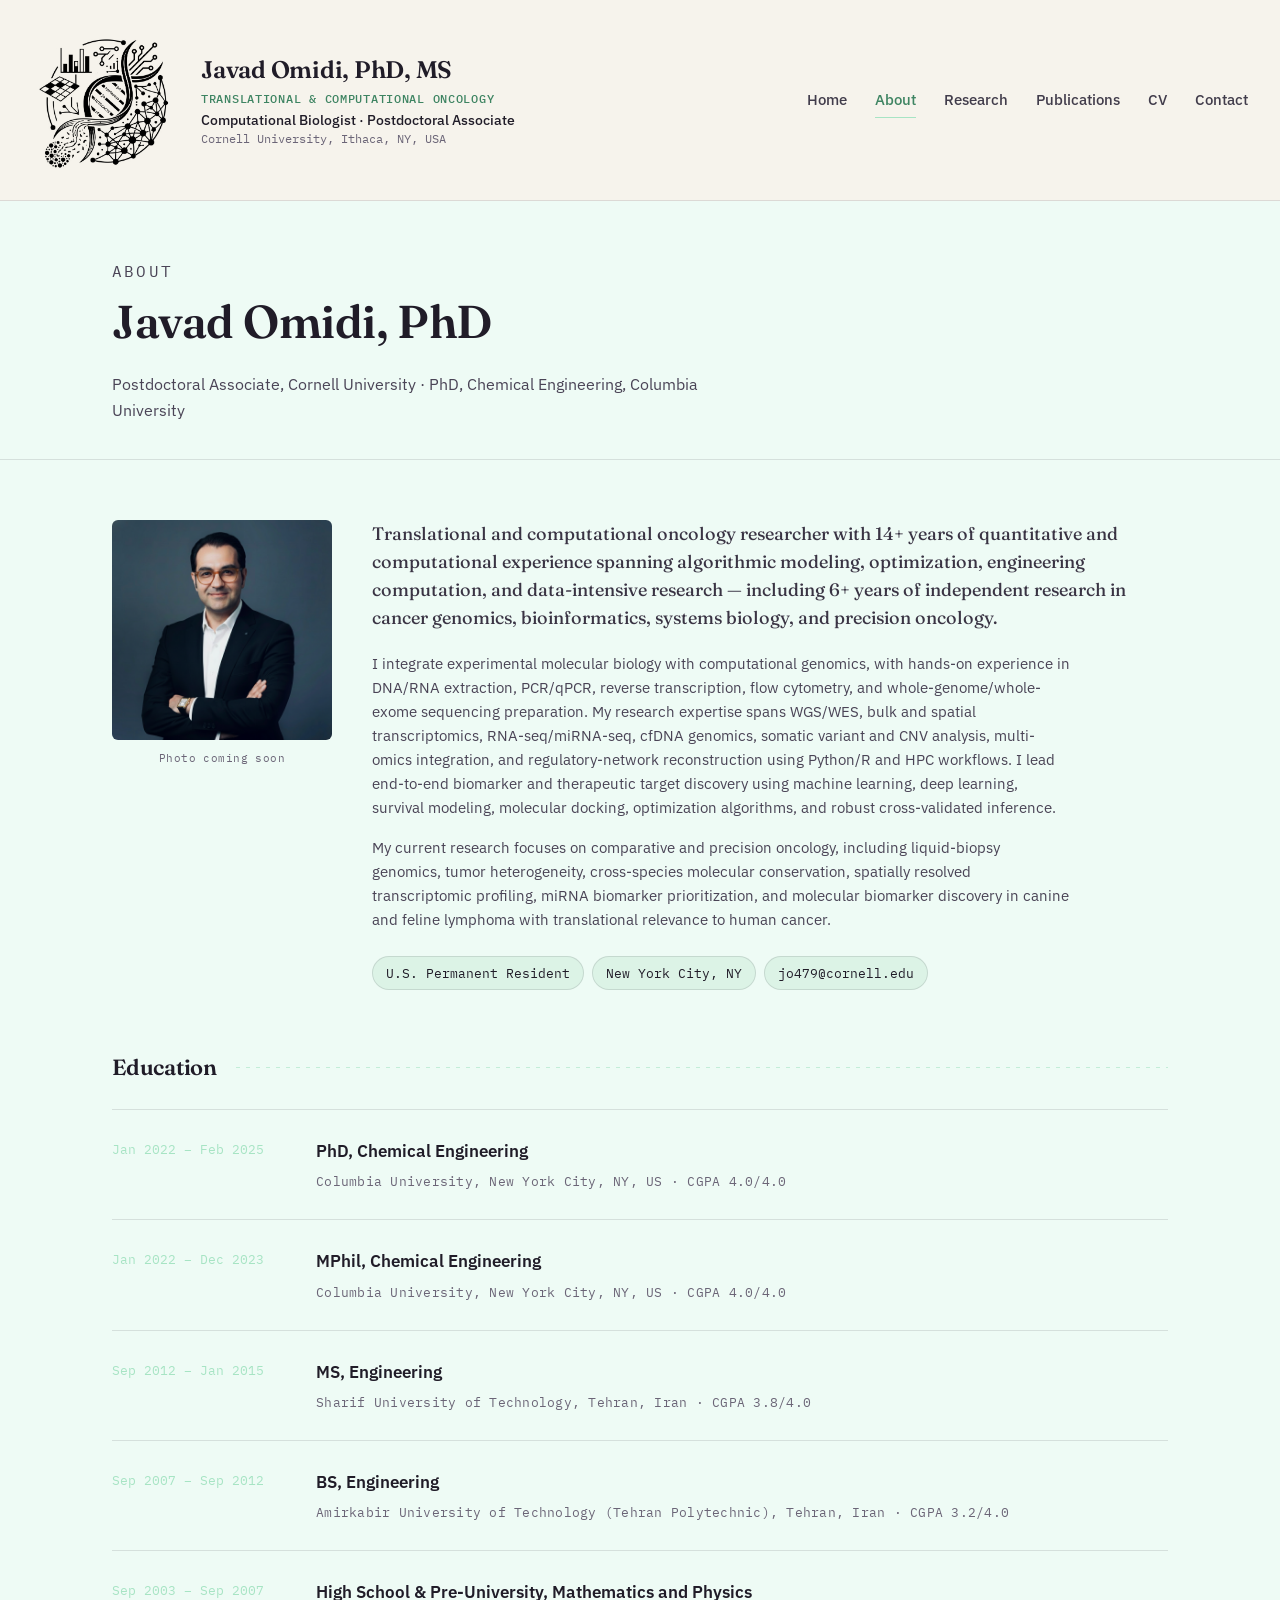
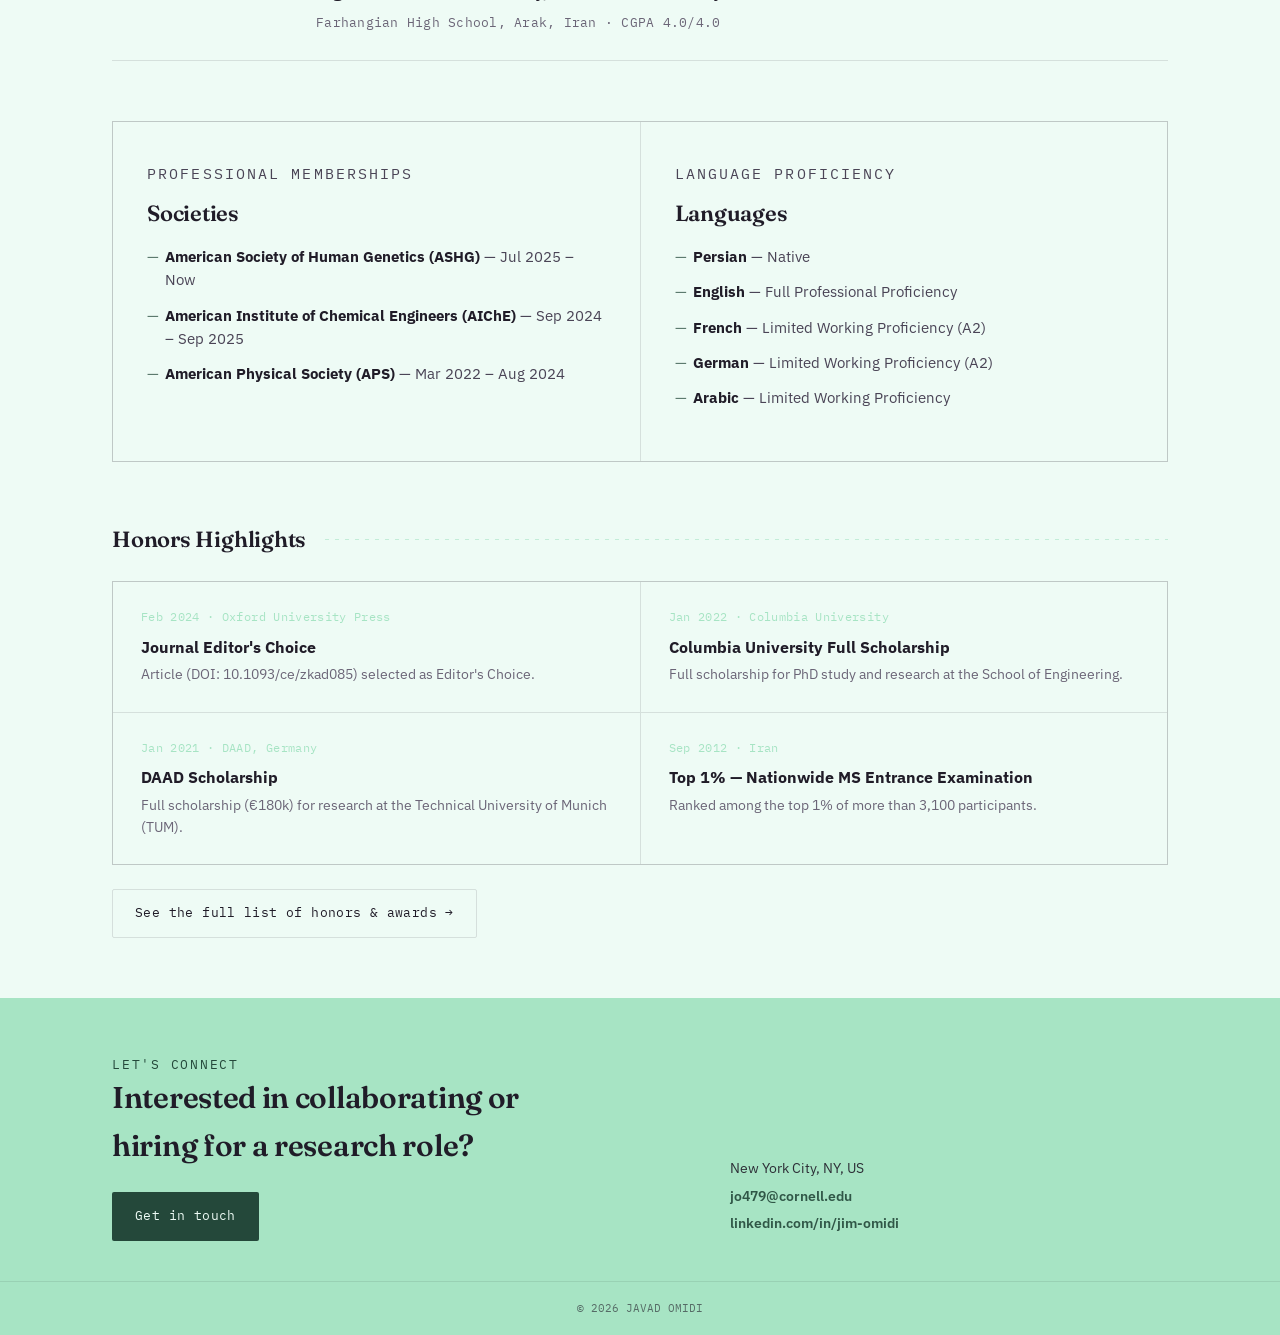
==== about.html @ aeb39b11 "Add files via upload" ====
<!DOCTYPE html>
<html lang="en">
<head>
<meta charset="UTF-8">
<meta name="viewport" content="width=device-width, initial-scale=1.0">
<title>About — Javad Omidi, PhD</title>
<link rel="stylesheet" href="css/style.css">
</head>
<body>

<nav>
  <div class="wrap">
    <a class="brand" href="index.html">
      <img src="images/logo.jpg" alt="Javad Omidi — logo">
      <div class="brand-text">
        <div class="brand-title">Javad Omidi, PhD, MS</div>
        <div class="brand-sub1">Translational &amp; Computational Oncology</div>
        <div class="brand-sub2">Computational Biologist &middot; Postdoctoral Associate</div>
        <div class="brand-sub3">Cornell University, Ithaca, NY, USA</div>
      </div>
    </a>
    <button class="nav-toggle" aria-label="Toggle menu"><span></span><span></span><span></span></button>
    <div class="nav-links">
      <a href="index.html">Home</a>
      <a href="about.html" class="active">About</a>
      <a href="research.html">Research</a>
      <a href="publications.html">Publications</a>
      <a href="cv.html">CV</a>
      <a href="contact.html">Contact</a>
    </div>
  </div>
</nav>

<header class="page-header">
  <div class="wrap">
    <p class="eyebrow">About</p>
    <h1>Javad Omidi, PhD</h1>
    <p>Postdoctoral Associate, Cornell University · PhD, Chemical Engineering, Columbia University</p>
  </div>
</header>

<section>
  <div class="wrap">
    <div class="profile-card">
      <div>
        <div class="profile-photo">
          <img src="images/profile/javad.jpg" alt="Javad Omidi" onerror="this.parentElement.innerHTML='&lt;span class=&quot;initials&quot;&gt;JO&lt;/span&gt;'">
        </div>
        <p class="profile-note">Photo coming soon</p>
      </div>
      <div>
        <p class="about-lede">Translational and computational oncology researcher with 14+ years of quantitative and computational experience spanning algorithmic modeling, optimization, engineering computation, and data-intensive research — including 6+ years of independent research in cancer genomics, bioinformatics, systems biology, and precision oncology.</p>
        <p style="margin-top:20px; font-size:15px; color:#4a4456; max-width:700px;">I integrate experimental molecular biology with computational genomics, with hands-on experience in DNA/RNA extraction, PCR/qPCR, reverse transcription, flow cytometry, and whole-genome/whole-exome sequencing preparation. My research expertise spans WGS/WES, bulk and spatial transcriptomics, RNA-seq/miRNA-seq, cfDNA genomics, somatic variant and CNV analysis, multi-omics integration, and regulatory-network reconstruction using Python/R and HPC workflows. I lead end-to-end biomarker and therapeutic target discovery using machine learning, deep learning, survival modeling, molecular docking, optimization algorithms, and robust cross-validated inference.</p>
        <p style="margin-top:16px; font-size:15px; color:#4a4456; max-width:700px;">My current research focuses on comparative and precision oncology, including liquid-biopsy genomics, tumor heterogeneity, cross-species molecular conservation, spatially resolved transcriptomic profiling, miRNA biomarker prioritization, and molecular biomarker discovery in canine and feline lymphoma with translational relevance to human cancer.</p>
        <div class="tag-row" style="margin-top:24px;">
          <span class="tag">U.S. Permanent Resident</span>
          <span class="tag">New York City, NY</span>
          <span class="tag">jo479@cornell.edu</span>
        </div>
      </div>
    </div>
  </div>
</section>

<section style="padding-top:0;">
  <div class="wrap">
    <div class="sub-head"><h2>Education</h2><div class="dots"></div></div>
    <div class="timeline">
      <div class="tl-item">
        <div class="period">Jan 2022 – Feb 2025</div>
        <div>
          <h4>PhD, Chemical Engineering</h4>
          <div class="org">Columbia University, New York City, NY, US · CGPA 4.0/4.0</div>
        </div>
      </div>
      <div class="tl-item">
        <div class="period">Jan 2022 – Dec 2023</div>
        <div>
          <h4>MPhil, Chemical Engineering</h4>
          <div class="org">Columbia University, New York City, NY, US · CGPA 4.0/4.0</div>
        </div>
      </div>
      <div class="tl-item">
        <div class="period">Sep 2012 – Jan 2015</div>
        <div>
          <h4>MS, Engineering</h4>
          <div class="org">Sharif University of Technology, Tehran, Iran · CGPA 3.8/4.0</div>
        </div>
      </div>
      <div class="tl-item">
        <div class="period">Sep 2007 – Sep 2012</div>
        <div>
          <h4>BS, Engineering</h4>
          <div class="org">Amirkabir University of Technology (Tehran Polytechnic), Tehran, Iran · CGPA 3.2/4.0</div>
        </div>
      </div>
      <div class="tl-item">
        <div class="period">Sep 2003 – Sep 2007</div>
        <div>
          <h4>High School &amp; Pre-University, Mathematics and Physics</h4>
          <div class="org">Farhangian High School, Arak, Iran · CGPA 4.0/4.0</div>
        </div>
      </div>
    </div>
  </div>
</section>

<section style="padding-top:0;">
  <div class="wrap">
    <div class="mvv-grid">
      <div class="mvv-card">
        <p class="eyebrow">Professional Memberships</p>
        <h3>Societies</h3>
        <ul>
          <li><b>American Society of Human Genetics (ASHG)</b> — Jul 2025 – Now</li>
          <li><b>American Institute of Chemical Engineers (AIChE)</b> — Sep 2024 – Sep 2025</li>
          <li><b>American Physical Society (APS)</b> — Mar 2022 – Aug 2024</li>
        </ul>
      </div>
      <div class="mvv-card">
        <p class="eyebrow">Language Proficiency</p>
        <h3>Languages</h3>
        <ul>
          <li><b>Persian</b> — Native</li>
          <li><b>English</b> — Full Professional Proficiency</li>
          <li><b>French</b> — Limited Working Proficiency (A2)</li>
          <li><b>German</b> — Limited Working Proficiency (A2)</li>
          <li><b>Arabic</b> — Limited Working Proficiency</li>
        </ul>
      </div>
    </div>
  </div>
</section>

<section style="padding-top:0;">
  <div class="wrap">
    <div class="sub-head"><h2>Honors Highlights</h2><div class="dots"></div></div>
    <div class="cv-grid">
      <div class="cv-card">
        <div class="period">Feb 2024 · Oxford University Press</div>
        <h4>Journal Editor's Choice</h4>
        <p>Article (DOI: 10.1093/ce/zkad085) selected as Editor's Choice.</p>
      </div>
      <div class="cv-card">
        <div class="period">Jan 2022 · Columbia University</div>
        <h4>Columbia University Full Scholarship</h4>
        <p>Full scholarship for PhD study and research at the School of Engineering.</p>
      </div>
      <div class="cv-card">
        <div class="period">Jan 2021 · DAAD, Germany</div>
        <h4>DAAD Scholarship</h4>
        <p>Full scholarship (€180k) for research at the Technical University of Munich (TUM).</p>
      </div>
      <div class="cv-card">
        <div class="period">Sep 2012 · Iran</div>
        <h4>Top 1% — Nationwide MS Entrance Examination</h4>
        <p>Ranked among the top 1% of more than 3,100 participants.</p>
      </div>
    </div>
    <p style="margin-top:24px;"><a class="btn btn-ghost" href="cv.html#awards">See the full list of honors &amp; awards →</a></p>
  </div>
</section>

<footer id="join">
  <div class="wrap">
    <div>
      <p class="eyebrow" style="color:var(--eosin);">Let's Connect</p>
      <h2>Interested in collaborating or hiring for a research role?</h2>
      <a class="btn btn-primary" href="contact.html">Get in touch</a>
    </div>
    <div class="foot-meta">
      <div>New York City, NY, US</div>
      <div><a href="mailto:jo479@cornell.edu">jo479@cornell.edu</a></div>
      <div><a href="https://www.linkedin.com/in/jim-omidi" target="_blank" rel="noopener">linkedin.com/in/jim-omidi</a></div>
    </div>
  </div>
  <div class="foot-bottom">© 2026 JAVAD OMIDI</div>
</footer>

<script src="js/nav.js"></script>
</body>
</html>
---- css/style.css ----
@import url('https://fonts.googleapis.com/css2?family=Fraunces:opsz,wght@9..144,300;9..144,450;9..144,600;9..144,700&family=IBM+Plex+Sans:wght@400;500;600&family=IBM+Plex+Mono:wght@400;500&display=swap');

:root{
  --paper:#EEFBF5;
  --ink:#201C28;
  --hematoxylin:#3E8462;
  --hematoxylin-deep:#24483A;
  --lilac:#A7E4C4;
  --lilac-soft:#DCF3E6;
  --eosin:#6FBF97;
  --navy:#142520;
  --sage:#5C7A6E;
  --cream:#F6F3EC;
  --mint-light:#EEFBF5;
  --mint:#A7E4C4;
  --mint-deep:#3E8462;
  --line: rgba(32,28,40,0.12);
}
*{box-sizing:border-box; margin:0; padding:0;}
html{scroll-behavior:smooth;}
body{
  background:var(--paper);
  color:var(--ink);
  font-family:'IBM Plex Sans', sans-serif;
  line-height:1.6;
  -webkit-font-smoothing:antialiased;
}
a{color:inherit; text-decoration:none;}
img{max-width:100%; display:block;}
.wrap{max-width:1120px; margin:0 auto; padding:0 32px;}
.eyebrow{
  font-family:'IBM Plex Mono', monospace;
  font-size:12.5px;
  letter-spacing:0.14em;
  text-transform:uppercase;
  color:var(--hematoxylin);
}
h1,h2,h3{font-family:'Fraunces', serif; font-weight:600; letter-spacing:-0.01em;}

/* NAV */
nav{
  position:sticky; top:0; z-index:50;
  background:rgba(246,243,236,0.96);
  backdrop-filter:blur(8px);
  border-bottom:1px solid var(--line);
}
nav .wrap{display:flex; align-items:center; justify-content:space-between; height:200px; max-width:1280px;}
.brand{display:flex; align-items:center; gap:18px; flex-shrink:0;}
.brand img{height:151px; width:151px; object-fit:contain; flex-shrink:0; mix-blend-mode:multiply;}
.brand-text{line-height:1.3;}
.brand-title{font-family:'Fraunces', serif; font-weight:600; font-size:24px; letter-spacing:-0.01em;}
.brand-sub1{font-family:'IBM Plex Mono', monospace; font-weight:500; font-size:12px; letter-spacing:0.06em; color:var(--hematoxylin); text-transform:uppercase; margin-top:6px;}
.brand-sub2{font-family:'IBM Plex Sans', sans-serif; font-weight:500; font-size:14px; color:var(--ink); margin-top:4px;}
.brand-sub3{font-family:'IBM Plex Mono', monospace; font-weight:400; font-size:12px; color:#6b6577; margin-top:2px;}
@media (max-width:520px){
  .brand img{height:78px; width:78px;}
  .brand-title{font-size:17px;}
  .brand-sub1{font-size:10px;}
  .brand-sub2{font-size:12px;}
  .brand-sub3{font-size:10.5px;}
}
.nav-links{display:flex; gap:28px; font-size:15px; font-weight:500; flex-wrap:nowrap; white-space:nowrap; flex-shrink:0;}
.nav-links a{position:relative; padding:4px 0; color:#413c4b;}
.nav-links a:hover, .nav-links a.active{color:var(--hematoxylin);}
.nav-links a::after{content:''; position:absolute; left:0; bottom:-2px; width:0; height:1.5px; background:var(--lilac); transition:width .25s ease;}
.nav-links a:hover::after, .nav-links a.active::after{width:100%;}
.nav-toggle{display:none; background:none; border:none; cursor:pointer; padding:8px; flex-shrink:0;}
.nav-toggle span{display:block; width:26px; height:2px; background:var(--ink); margin:6px 0; transition:transform .2s ease, opacity .2s ease;}
.nav-toggle.open span:nth-child(1){transform:translateY(8px) rotate(45deg);}
.nav-toggle.open span:nth-child(2){opacity:0;}
.nav-toggle.open span:nth-child(3){transform:translateY(-8px) rotate(-45deg);}

@media (max-width:800px){
  .nav-toggle{display:block;}
  .nav-links{display:none; position:absolute; top:100%; left:0; right:0; background:var(--cream); flex-direction:column; gap:0; border-bottom:1px solid var(--line); box-shadow:0 12px 24px rgba(20,16,30,0.10); padding:6px 32px 18px;}
  .nav-links.open{display:flex;}
  .nav-links a{padding:14px 0; border-bottom:1px solid var(--line); width:100%;}
  .nav-links a:last-child{border-bottom:none;}
  .nav-links a::after{display:none;}
  nav .wrap{height:160px;}
}
@media (max-width:480px){
  nav .wrap{height:106px; padding-left:20px; padding-right:20px;}
  .wrap{padding:0 20px;}
}

/* PAGE HEADER (for inner pages) */
.page-header{border-bottom:1px solid var(--line);}
.page-header .wrap{padding:44px 32px 36px;}
.page-header h1{font-size:clamp(30px,4vw,46px);}
.page-header p{max-width:600px; color:#4a4456; margin-top:14px; font-size:16px;}

/* HERO (home only) */
.hero{position:relative; overflow:hidden; border-bottom:1px solid var(--line);}
.hero .wrap{display:grid; grid-template-columns:1.15fr 0.85fr; align-items:center; gap:56px; padding-top:56px; padding-bottom:56px;}
.hero h1{font-size:clamp(32px, 4.4vw, 54px); line-height:1.08; margin:18px 0 22px;}
.hero h1 em{font-style:italic; color:var(--hematoxylin);}
.hero p{max-width:500px; font-size:16.5px; color:#4a4456;}
.hero-cta{display:flex; gap:14px; margin-top:32px; flex-wrap:wrap;}
.btn{font-family:'IBM Plex Mono', monospace; font-size:13px; letter-spacing:0.03em; padding:13px 22px; border-radius:2px; display:inline-block; border:1px solid transparent; cursor:pointer;}
.btn-primary{background:var(--hematoxylin-deep); color:var(--paper);}
.btn-primary:hover{background:var(--ink);}
.btn-ghost{border:1px solid var(--line); color:var(--ink);}
.btn-ghost:hover{border-color:var(--hematoxylin);}

.scope{position:relative; aspect-ratio:1/1; border-radius:50%;
  background:radial-gradient(circle at 30% 28%, rgba(201,123,132,0.9), rgba(69,55,104,0.92) 62%, rgba(22,27,46,0.98) 100%);
  box-shadow:0 0 0 1px var(--line), 0 30px 60px -20px rgba(46,38,73,0.45), inset 0 0 60px rgba(0,0,0,0.35);
  overflow:hidden;
}
.scope-photo{position:absolute; inset:0; width:100%; height:100%; object-fit:cover; z-index:1;}
.scope-ring{position:absolute; inset:14px; border-radius:50%; border:1px solid rgba(246,243,236,0.25); z-index:3;}
.scope-dots{position:absolute; inset:0; z-index:1; opacity:0.5;
  background-image:radial-gradient(rgba(246,243,236,0.5) 1.4px, transparent 1.5px);
  background-size:22px 22px;
}
.scope-init{position:absolute; inset:0; z-index:2; display:flex; align-items:center; justify-content:center;
  font-family:'Fraunces', serif; font-weight:600; font-size:clamp(48px,8vw,84px); color:rgba(246,243,236,0.92); letter-spacing:-0.02em;}
@media (max-width:820px){ .hero .wrap{grid-template-columns:1fr; padding-top:48px;} .scope{max-width:260px; margin:0 auto;} }

section{padding:60px 0;}
.section-head{max-width:640px; margin-bottom:40px;}
.section-head h2{font-size:clamp(26px,3vw,36px); margin-top:14px;}

/* STAT STRIP */
.stat-strip{background:var(--navy); color:var(--paper);}
.stat-row{display:flex; flex-wrap:wrap; border-top:1px solid rgba(246,243,236,0.14);}
.stat{flex:1 1 200px; padding:30px 26px; border-right:1px solid rgba(246,243,236,0.14); border-bottom:1px solid rgba(246,243,236,0.14);}
.stat .num{font-family:'Fraunces', serif; font-weight:600; font-size:36px; color:var(--eosin);}
.stat .label{font-family:'IBM Plex Mono', monospace; font-size:11.5px; letter-spacing:0.06em; text-transform:uppercase; opacity:0.75; margin-top:8px;}

/* RESEARCH PILLARS */
.pillars{display:grid; grid-template-columns:repeat(3,1fr); gap:1px; background:var(--line); border:1px solid var(--line);}
.pillar{background:var(--paper); padding:36px 30px;}
.pillar .num{font-family:'IBM Plex Mono', monospace; font-size:12px; color:var(--lilac); letter-spacing:0.1em;}
.pillar h3{font-size:20px; margin:14px 0 12px;}
.pillar p{font-size:14.5px; color:#4a4456;}
@media (max-width:820px){ .pillars{grid-template-columns:1fr;} }

/* SPECIES / MODEL STRIP style reused for "research systems" */
.strip{background:var(--navy); color:var(--paper);}
.strip .wrap{padding:60px 32px 0;}
.strip .section-head h2, .strip .eyebrow.on-dark{color:var(--paper);}
.strip .eyebrow.on-dark{opacity:0.7;}
.species-row{display:flex; flex-wrap:wrap; border-top:1px solid rgba(246,243,236,0.14); margin-top:32px;}
.species{flex:1 1 220px; padding:26px 22px; border-right:1px solid rgba(246,243,236,0.14); border-bottom:1px solid rgba(246,243,236,0.14);}
.species .tag{font-family:'IBM Plex Mono', monospace; font-size:11px; color:var(--eosin); letter-spacing:0.08em;}
.species h4{font-family:'Fraunces', serif; font-weight:500; font-size:19px; margin-top:8px;}
.species p{font-size:13px; opacity:0.72; margin-top:6px;}

/* VALUES / MVV */
.mvv-grid{display:grid; grid-template-columns:repeat(2,1fr); gap:1px; background:var(--line); border:1px solid var(--line);}
.mvv-card{background:var(--paper); padding:40px 34px;}
.mvv-card .eyebrow{margin-bottom:10px;}
.mvv-card h3{font-size:22px; margin-bottom:14px;}
.mvv-card p{font-size:15px; color:#4a4456;}
.mvv-card ul{margin-top:8px; padding-left:0; list-style:none;}
.mvv-card li{font-size:14.5px; color:#4a4456; margin-bottom:12px; padding-left:18px; position:relative;}
.mvv-card li::before{content:'—'; position:absolute; left:0; color:var(--sage);}
.mvv-card li b{color:var(--ink);}
@media (max-width:760px){ .mvv-grid{grid-template-columns:1fr;} }

/* ABOUT INTRO */
.about-lede{font-size:18px; color:#3a3444; max-width:760px; font-family:'Fraunces', serif; font-weight:450; line-height:1.55;}

/* PROFILE (about/contact headshot) */
.profile-card{display:grid; grid-template-columns:220px 1fr; gap:40px; align-items:start;}
.profile-photo{aspect-ratio:1/1; border-radius:6px; overflow:hidden; background:linear-gradient(135deg, var(--hematoxylin) 0%, var(--eosin) 100%); display:flex; align-items:center; justify-content:center; position:relative;}
.profile-photo img{width:100%; height:100%; object-fit:cover;}
.profile-photo .initials{font-family:'Fraunces', serif; color:var(--paper); font-size:56px; font-weight:600;}
.profile-note{font-family:'IBM Plex Mono', monospace; font-size:10.5px; letter-spacing:0.04em; color:#6b6577; margin-top:10px; text-align:center;}
@media (max-width:700px){ .profile-card{grid-template-columns:1fr;} .profile-photo{max-width:220px;} }

/* TIMELINE (education / experience) */
.timeline{border-top:1px solid var(--line);}
.tl-item{display:grid; grid-template-columns:180px 1fr; gap:24px; padding:28px 0; border-bottom:1px solid var(--line);}
.tl-item .period{font-family:'IBM Plex Mono', monospace; color:var(--lilac); font-size:13px; padding-top:2px;}
.tl-item h4{font-size:17px; font-weight:600;}
.tl-item .org{font-family:'IBM Plex Mono', monospace; font-size:12.5px; color:#6b6577; margin-top:6px; letter-spacing:0.02em;}
.tl-item .desc{font-size:14.5px; color:#4a4456; margin-top:10px;}
.tl-item ul{margin-top:10px; padding-left:0; list-style:none;}
.tl-item li{font-size:14px; color:#4a4456; margin-bottom:7px; padding-left:16px; position:relative;}
.tl-item li::before{content:'—'; position:absolute; left:0; color:var(--sage);}
@media (max-width:700px){ .tl-item{grid-template-columns:1fr; gap:8px;} }

/* PROJECTS */
.project{display:grid; grid-template-columns:1fr; gap:16px; padding:36px 0; border-bottom:1px solid var(--line);}
.project:last-child{border-bottom:none;}
.project-body .eyebrow{margin-bottom:10px;}
.project-body h3{font-size:22px; margin-bottom:10px;}
.project-body .org{font-family:'IBM Plex Mono', monospace; font-size:12.5px; color:#6b6577; margin-bottom:14px;}
.project-body ul{padding-left:0; list-style:none; columns:2; column-gap:32px;}
.project-body li{font-size:14px; color:#4a4456; margin-bottom:9px; padding-left:16px; position:relative; break-inside:avoid;}
.project-body li::before{content:'—'; position:absolute; left:0; color:var(--sage);}
@media (max-width:700px){ .project-body ul{columns:1;} }

/* TEAM / PROFILE GRID reused */
.avatar{aspect-ratio:1/1; border-radius:4px; overflow:hidden; margin-bottom:18px; position:relative;
  background:linear-gradient(135deg, var(--hematoxylin) 0%, var(--eosin) 100%);
  display:flex; align-items:center; justify-content:center;
}
.avatar img{width:100%; height:100%; object-fit:cover;}
.avatar .initials{font-family:'Fraunces', serif; color:var(--paper); font-size:38px; font-weight:600; opacity:0.9;}

/* CONTACT */
.contact-grid{display:grid; grid-template-columns:1fr 1fr; gap:1px; background:var(--line); border:1px solid var(--line);}
.contact-card{background:var(--paper); padding:44px 36px;}
.contact-card .eyebrow{margin-bottom:14px;}
.contact-card p, .contact-card address{font-size:15.5px; color:#4a4456; font-style:normal;}
.contact-card a{color:var(--hematoxylin); font-weight:500;}
.contact-card .row{display:flex; justify-content:space-between; padding:12px 0; border-bottom:1px solid var(--line); font-size:14.5px;}
.contact-card .row:last-child{border-bottom:none;}
.contact-card .row span:first-child{color:#6b6577; font-family:'IBM Plex Mono', monospace; font-size:12px; letter-spacing:0.04em; text-transform:uppercase;}
@media (max-width:760px){ .contact-grid{grid-template-columns:1fr;} }

.draft-tag{display:inline-block; font-family:'IBM Plex Mono', monospace; font-size:10px; letter-spacing:0.08em; text-transform:uppercase; color:var(--sage); border:1px solid var(--line); border-radius:20px; padding:2px 9px; margin-left:10px; vertical-align:middle; position:relative; top:-2px;}

/* PUBLICATIONS */
.pub-list{border-top:1px solid var(--line);}
.pub{display:grid; grid-template-columns:90px 1fr; gap:24px; padding:28px 0; border-bottom:1px solid var(--line);}
.pub .year{font-family:'IBM Plex Mono', monospace; color:var(--lilac); font-size:14px; padding-top:2px;}
.pub h4{font-size:16.5px; font-weight:600; font-family:'IBM Plex Sans', sans-serif; line-height:1.4;}
.pub .meta{font-family:'IBM Plex Mono', monospace; font-size:12.5px; color:#6b6577; margin-top:8px;}
.pub .authors{font-size:13.5px; color:#4a4456; margin-top:6px;}
.note-box{background:var(--lilac-soft); border:1px solid var(--line); border-radius:4px; padding:22px 26px; font-size:14px; color:#3a3444; margin-top:28px;}

/* SUBSECTION HEAD (used to break up long pages) */
.sub-head{display:flex; align-items:center; gap:16px; margin:56px 0 24px;}
.sub-head h2{font-size:22px; white-space:nowrap;}
.sub-head .dots{flex:1; height:1px; background-image:radial-gradient(circle, var(--lilac) 1.5px, transparent 1.6px); background-size:10px 1px; background-repeat:repeat-x; opacity:0.6;}
.sub-head:first-of-type{margin-top:0;}

/* SKILLS */
.skill-block{margin-bottom:30px;}
.skill-block h4{font-family:'IBM Plex Mono', monospace; font-size:12.5px; letter-spacing:0.05em; text-transform:uppercase; color:var(--sage); margin-bottom:14px;}
.tag-row{display:flex; flex-wrap:wrap; gap:8px;}
.tag{font-family:'IBM Plex Mono', monospace; font-size:12.5px; color:var(--ink); background:var(--lilac-soft); border:1px solid var(--line); border-radius:20px; padding:6px 13px;}

/* CV grid: award / cert / membership cards */
.cv-grid{display:grid; grid-template-columns:repeat(2,1fr); gap:1px; background:var(--line); border:1px solid var(--line);}
.cv-card{background:var(--paper); padding:26px 28px;}
.cv-card .period{font-family:'IBM Plex Mono', monospace; font-size:11.5px; color:var(--lilac); letter-spacing:0.03em;}
.cv-card h4{font-size:16px; margin:8px 0 4px;}
.cv-card p{font-size:13.5px; color:#6b6577;}
@media (max-width:760px){ .cv-grid{grid-template-columns:1fr;} }

.course-grid{display:grid; grid-template-columns:repeat(2,1fr); gap:10px 32px;}
.course-item{display:flex; justify-content:space-between; gap:16px; padding:11px 0; border-bottom:1px solid var(--line); font-size:14px;}
.course-item .c-name{color:var(--ink);}
.course-item .c-org{font-family:'IBM Plex Mono', monospace; font-size:12px; color:#6b6577; white-space:nowrap;}
@media (max-width:700px){ .course-grid{grid-template-columns:1fr;} }

.list-plain{border-top:1px solid var(--line);}
.list-plain li{list-style:none; padding:14px 0; border-bottom:1px solid var(--line); font-size:14.5px; color:#4a4456;}

/* two-col reviewer lists */
.two-col-list{columns:2; column-gap:40px;}
.two-col-list li{font-size:13.5px; color:#4a4456; margin-bottom:8px; break-inside:avoid; list-style:none; padding-left:14px; position:relative;}
.two-col-list li::before{content:'·'; position:absolute; left:0; color:var(--lilac);}
@media (max-width:700px){ .two-col-list{columns:1;} }

/* FOOTER */
footer{background:var(--mint); color:var(--ink);}
footer .wrap{padding:56px 32px 40px; display:grid; grid-template-columns:1.3fr 1fr; gap:48px;}
footer h2{font-size:clamp(22px,3vw,30px); max-width:460px;}
footer .eyebrow{color:var(--hematoxylin-deep) !important;}
footer .btn-primary{background:var(--hematoxylin-deep); color:var(--mint-light); margin-top:22px;}
footer .btn-primary:hover{background:var(--ink); color:var(--mint-light);}
.foot-meta{font-size:13.5px; opacity:0.9; align-self:end;}
.foot-meta div{margin-bottom:6px;}
.foot-meta a{color:var(--hematoxylin-deep); font-weight:600;}
.foot-bottom{border-top:1px solid rgba(20,37,32,0.16); padding:18px 32px; font-family:'IBM Plex Mono', monospace; font-size:11px; opacity:0.6; text-align:center;}
@media (max-width:760px){ footer .wrap{grid-template-columns:1fr;} }
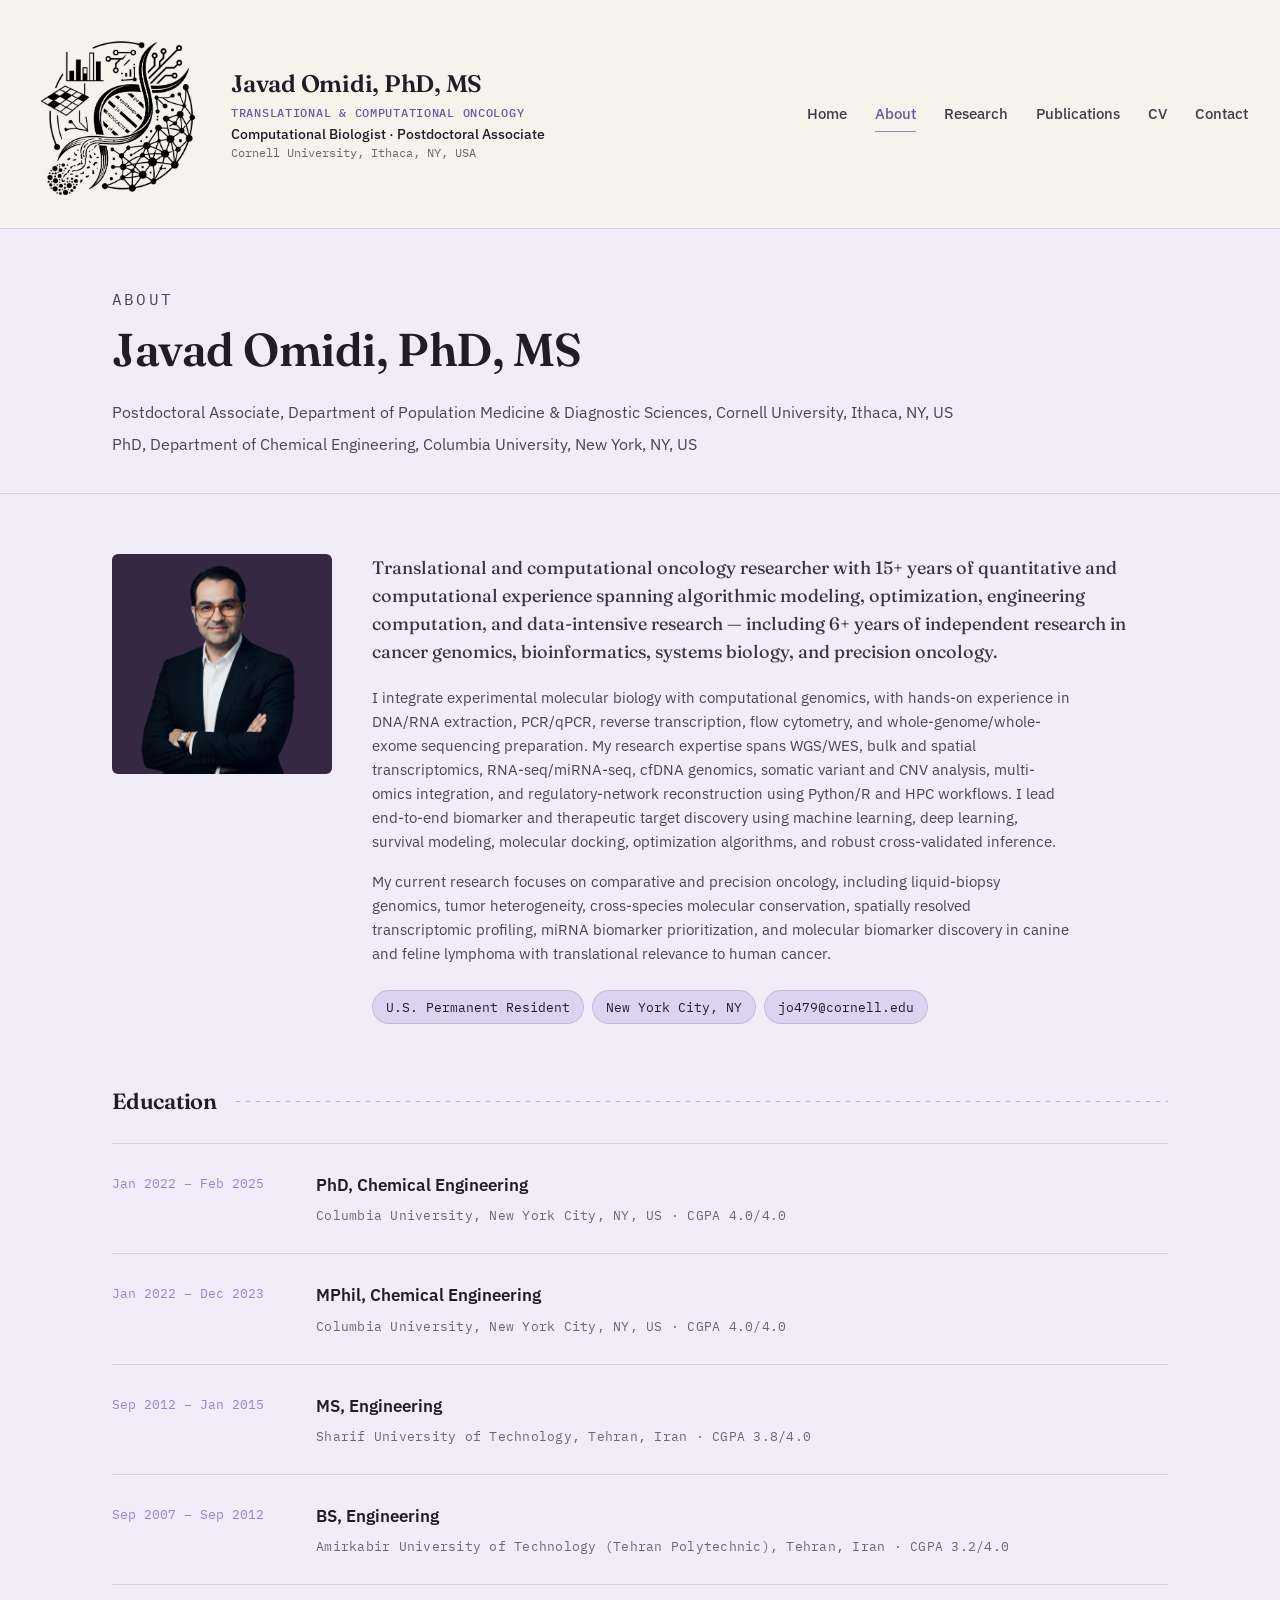
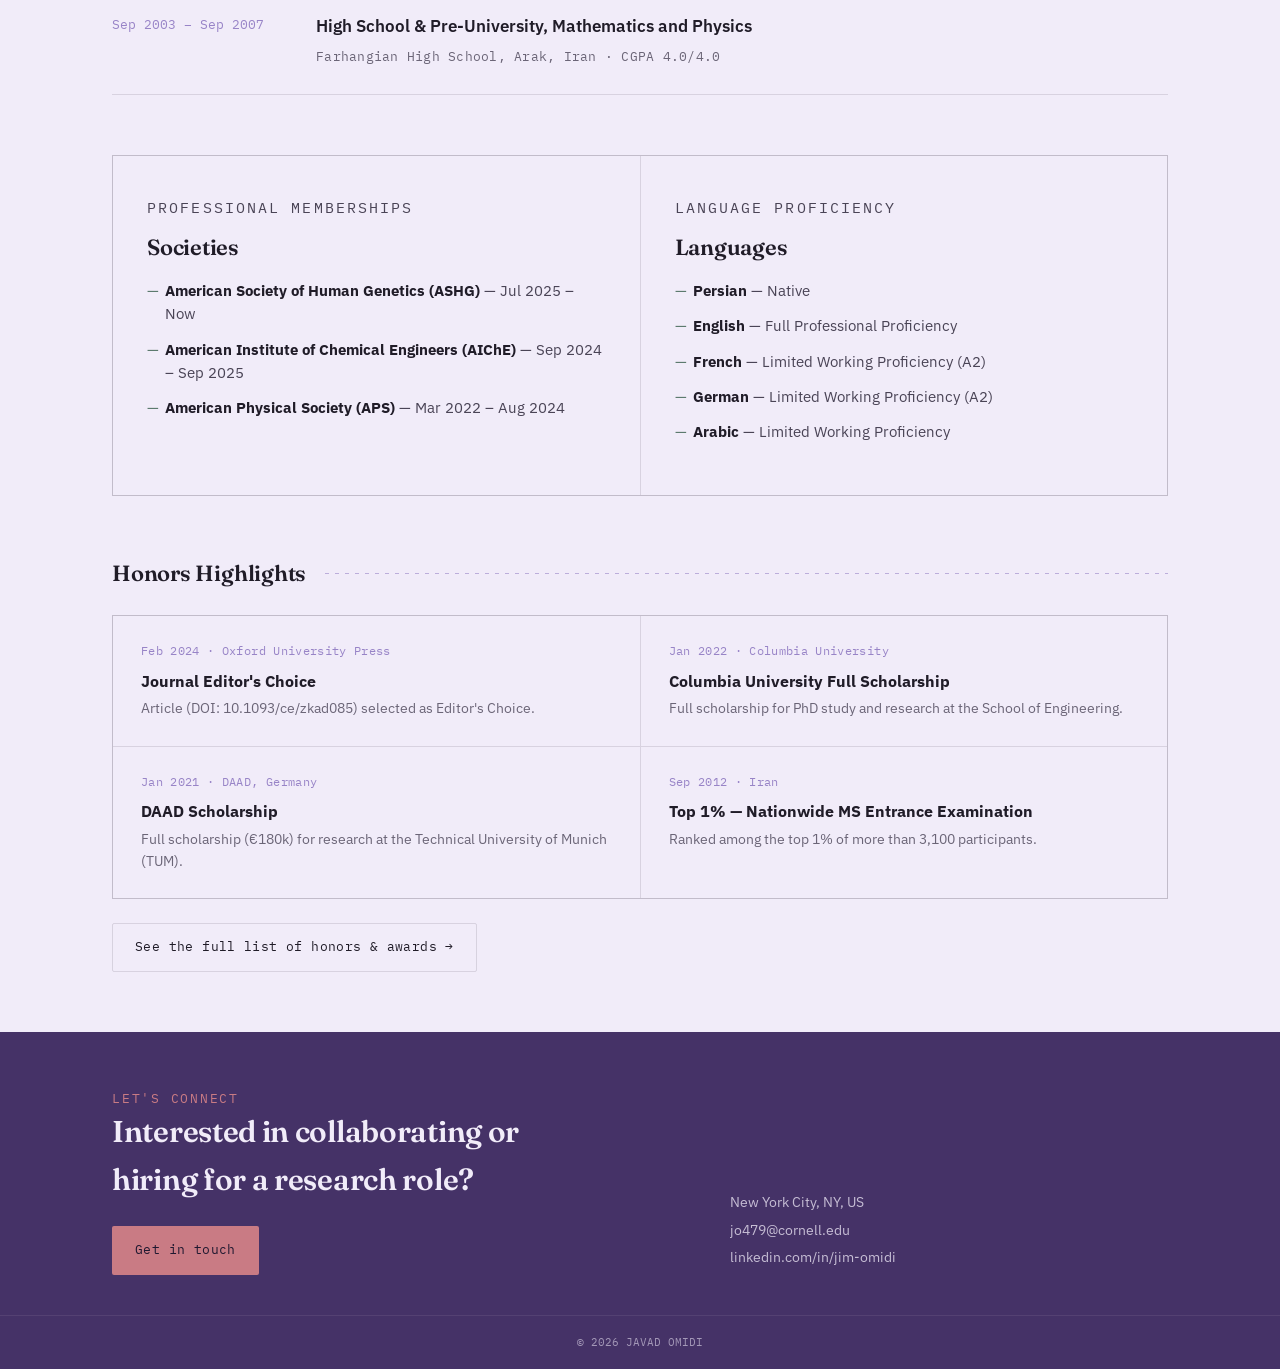
==== commit e7deb6a1: "Add files via upload" ====
--- a/about.html
+++ b/about.html
@@ -4,6 +4,9 @@
 <meta charset="UTF-8">
 <meta name="viewport" content="width=device-width, initial-scale=1.0">
 <title>About — Javad Omidi, PhD</title>
+<link rel="icon" type="image/png" href="favicon.png">
+<link rel="icon" href="favicon.ico" sizes="any">
+<link rel="apple-touch-icon" href="apple-touch-icon.png">
 <link rel="stylesheet" href="css/style.css">
 </head>
 <body>
@@ -34,8 +37,9 @@
 <header class="page-header">
   <div class="wrap">
     <p class="eyebrow">About</p>
-    <h1>Javad Omidi, PhD</h1>
-    <p>Postdoctoral Associate, Cornell University · PhD, Chemical Engineering, Columbia University</p>
+    <h1>Javad Omidi, PhD, MS</h1>
+    <p style="max-width:none;">Postdoctoral Associate, Department of Population Medicine &amp; Diagnostic Sciences, Cornell University, Ithaca, NY, US</p>
+    <p style="margin-top:6px; max-width:none;">PhD, Department of Chemical Engineering, Columbia University, New York, NY, US</p>
   </div>
 </header>
 
@@ -46,10 +50,9 @@
         <div class="profile-photo">
           <img src="images/profile/javad.jpg" alt="Javad Omidi" onerror="this.parentElement.innerHTML='&lt;span class=&quot;initials&quot;&gt;JO&lt;/span&gt;'">
         </div>
-        <p class="profile-note">Photo coming soon</p>
       </div>
       <div>
-        <p class="about-lede">Translational and computational oncology researcher with 14+ years of quantitative and computational experience spanning algorithmic modeling, optimization, engineering computation, and data-intensive research — including 6+ years of independent research in cancer genomics, bioinformatics, systems biology, and precision oncology.</p>
+        <p class="about-lede">Translational and computational oncology researcher with 15+ years of quantitative and computational experience spanning algorithmic modeling, optimization, engineering computation, and data-intensive research — including 6+ years of independent research in cancer genomics, bioinformatics, systems biology, and precision oncology.</p>
         <p style="margin-top:20px; font-size:15px; color:#4a4456; max-width:700px;">I integrate experimental molecular biology with computational genomics, with hands-on experience in DNA/RNA extraction, PCR/qPCR, reverse transcription, flow cytometry, and whole-genome/whole-exome sequencing preparation. My research expertise spans WGS/WES, bulk and spatial transcriptomics, RNA-seq/miRNA-seq, cfDNA genomics, somatic variant and CNV analysis, multi-omics integration, and regulatory-network reconstruction using Python/R and HPC workflows. I lead end-to-end biomarker and therapeutic target discovery using machine learning, deep learning, survival modeling, molecular docking, optimization algorithms, and robust cross-validated inference.</p>
         <p style="margin-top:16px; font-size:15px; color:#4a4456; max-width:700px;">My current research focuses on comparative and precision oncology, including liquid-biopsy genomics, tumor heterogeneity, cross-species molecular conservation, spatially resolved transcriptomic profiling, miRNA biomarker prioritization, and molecular biomarker discovery in canine and feline lymphoma with translational relevance to human cancer.</p>
         <div class="tag-row" style="margin-top:24px;">
--- a/css/style.css
+++ b/css/style.css
@@ -1,19 +1,16 @@
 @import url('https://fonts.googleapis.com/css2?family=Fraunces:opsz,wght@9..144,300;9..144,450;9..144,600;9..144,700&family=IBM+Plex+Sans:wght@400;500;600&family=IBM+Plex+Mono:wght@400;500&display=swap');
 
 :root{
-  --paper:#EEFBF5;
+  --paper:#F1ECF9;
   --ink:#201C28;
-  --hematoxylin:#3E8462;
-  --hematoxylin-deep:#24483A;
-  --lilac:#A7E4C4;
-  --lilac-soft:#DCF3E6;
-  --eosin:#6FBF97;
-  --navy:#142520;
+  --hematoxylin:#6C58A3;
+  --hematoxylin-deep:#453267;
+  --lilac:#9884C7;
+  --lilac-soft:#DCD3F0;
+  --eosin:#C97B84;
+  --navy:#1F1830;
   --sage:#5C7A6E;
   --cream:#F6F3EC;
-  --mint-light:#EEFBF5;
-  --mint:#A7E4C4;
-  --mint-deep:#3E8462;
   --line: rgba(32,28,40,0.12);
 }
 *{box-sizing:border-box; margin:0; padding:0;}
@@ -44,21 +41,14 @@
   backdrop-filter:blur(8px);
   border-bottom:1px solid var(--line);
 }
-nav .wrap{display:flex; align-items:center; justify-content:space-between; height:200px; max-width:1280px;}
+nav .wrap{display:flex; align-items:center; justify-content:space-between; height:228px; max-width:1280px;}
 .brand{display:flex; align-items:center; gap:18px; flex-shrink:0;}
-.brand img{height:151px; width:151px; object-fit:contain; flex-shrink:0; mix-blend-mode:multiply;}
+.brand img{height:181px; width:181px; object-fit:contain; flex-shrink:0; mix-blend-mode:multiply;}
 .brand-text{line-height:1.3;}
 .brand-title{font-family:'Fraunces', serif; font-weight:600; font-size:24px; letter-spacing:-0.01em;}
 .brand-sub1{font-family:'IBM Plex Mono', monospace; font-weight:500; font-size:12px; letter-spacing:0.06em; color:var(--hematoxylin); text-transform:uppercase; margin-top:6px;}
 .brand-sub2{font-family:'IBM Plex Sans', sans-serif; font-weight:500; font-size:14px; color:var(--ink); margin-top:4px;}
 .brand-sub3{font-family:'IBM Plex Mono', monospace; font-weight:400; font-size:12px; color:#6b6577; margin-top:2px;}
-@media (max-width:520px){
-  .brand img{height:78px; width:78px;}
-  .brand-title{font-size:17px;}
-  .brand-sub1{font-size:10px;}
-  .brand-sub2{font-size:12px;}
-  .brand-sub3{font-size:10.5px;}
-}
 .nav-links{display:flex; gap:28px; font-size:15px; font-weight:500; flex-wrap:nowrap; white-space:nowrap; flex-shrink:0;}
 .nav-links a{position:relative; padding:4px 0; color:#413c4b;}
 .nav-links a:hover, .nav-links a.active{color:var(--hematoxylin);}
@@ -77,11 +67,17 @@
   .nav-links a{padding:14px 0; border-bottom:1px solid var(--line); width:100%;}
   .nav-links a:last-child{border-bottom:none;}
   .nav-links a::after{display:none;}
-  nav .wrap{height:160px;}
+  nav .wrap{height:130px;}
+  .brand img{height:94px; width:94px;}
+  .brand-title{font-size:17px;}
+  .brand-sub1{font-size:10px;}
+  .brand-sub2{font-size:12px;}
+  .brand-sub3{font-size:10.5px;}
 }
 @media (max-width:480px){
   nav .wrap{height:106px; padding-left:20px; padding-right:20px;}
   .wrap{padding:0 20px;}
+  .brand img{height:78px; width:78px;}
 }
 
 /* PAGE HEADER (for inner pages) */
@@ -260,14 +256,14 @@
 @media (max-width:700px){ .two-col-list{columns:1;} }
 
 /* FOOTER */
-footer{background:var(--mint); color:var(--ink);}
+footer{background:var(--hematoxylin-deep); color:var(--paper);}
 footer .wrap{padding:56px 32px 40px; display:grid; grid-template-columns:1.3fr 1fr; gap:48px;}
 footer h2{font-size:clamp(22px,3vw,30px); max-width:460px;}
-footer .eyebrow{color:var(--hematoxylin-deep) !important;}
-footer .btn-primary{background:var(--hematoxylin-deep); color:var(--mint-light); margin-top:22px;}
-footer .btn-primary:hover{background:var(--ink); color:var(--mint-light);}
-.foot-meta{font-size:13.5px; opacity:0.9; align-self:end;}
+footer .eyebrow{color:var(--eosin) !important;}
+footer .btn-primary{background:var(--eosin); color:var(--navy); margin-top:22px;}
+footer .btn-primary:hover{background:var(--paper); color:var(--navy);}
+.foot-meta{font-size:13.5px; opacity:0.75; align-self:end;}
 .foot-meta div{margin-bottom:6px;}
-.foot-meta a{color:var(--hematoxylin-deep); font-weight:600;}
-.foot-bottom{border-top:1px solid rgba(20,37,32,0.16); padding:18px 32px; font-family:'IBM Plex Mono', monospace; font-size:11px; opacity:0.6; text-align:center;}
+.foot-meta a{color:var(--paper);}
+.foot-bottom{border-top:1px solid rgba(246,243,236,0.14); padding:18px 32px; font-family:'IBM Plex Mono', monospace; font-size:11px; opacity:0.55; text-align:center;}
 @media (max-width:760px){ footer .wrap{grid-template-columns:1fr;} }
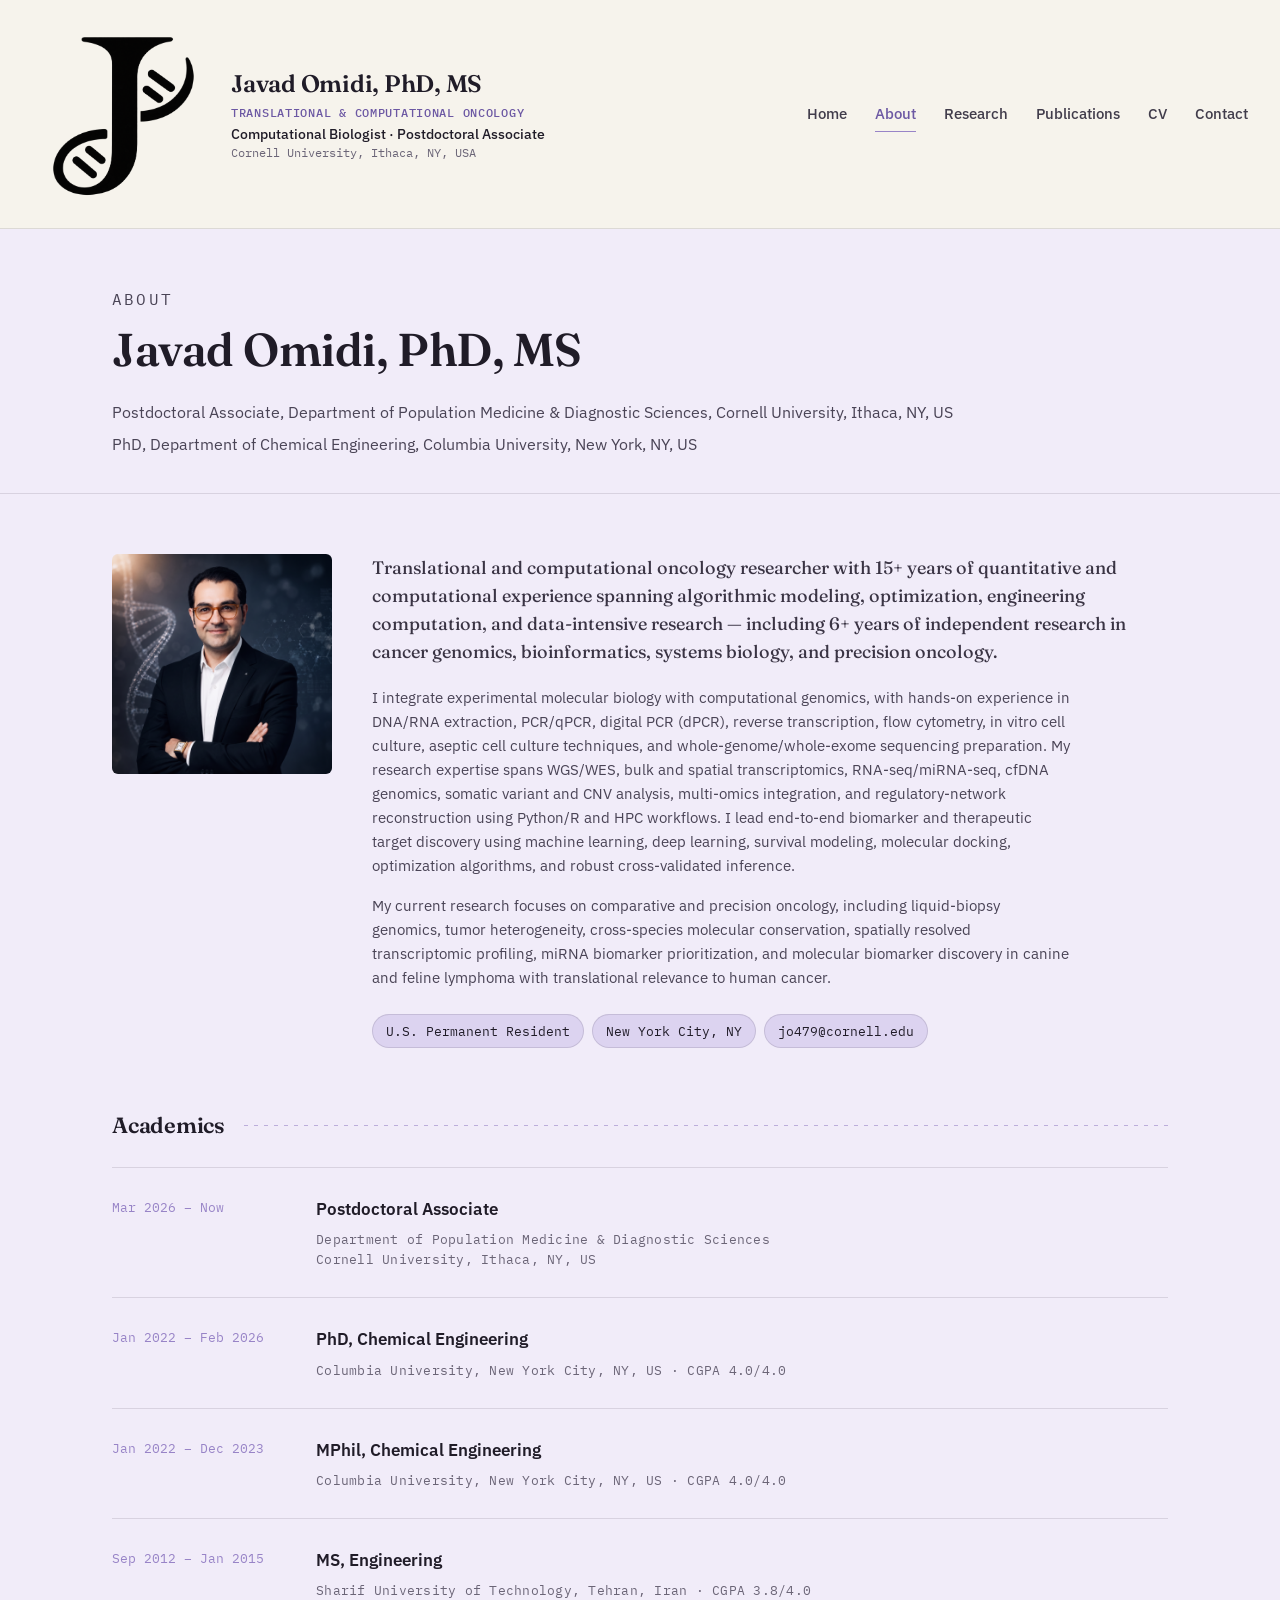
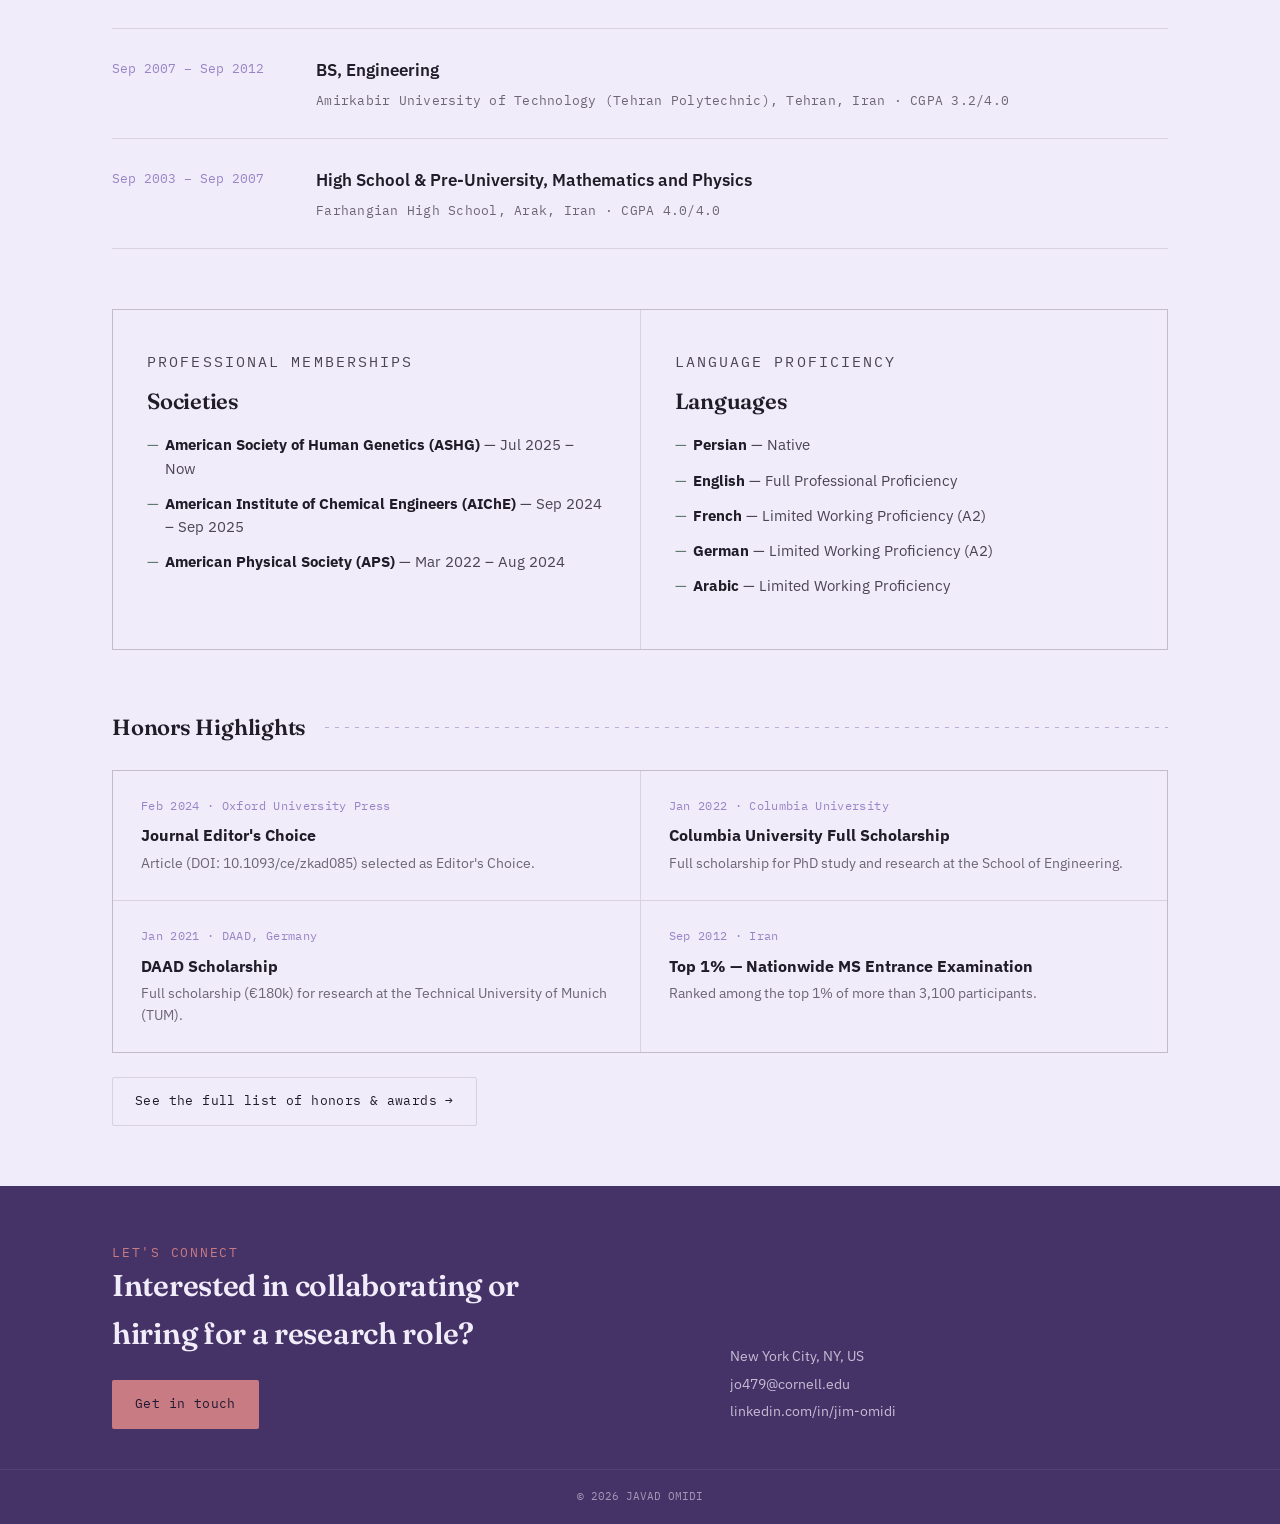
==== commit 73286473: "Add files via upload" ====
--- a/about.html
+++ b/about.html
@@ -4,9 +4,11 @@
 <meta charset="UTF-8">
 <meta name="viewport" content="width=device-width, initial-scale=1.0">
 <title>About — Javad Omidi, PhD</title>
-<link rel="icon" type="image/png" href="favicon.png">
-<link rel="icon" href="favicon.ico" sizes="any">
-<link rel="apple-touch-icon" href="apple-touch-icon.png">
+<link rel="icon" type="image/png" sizes="32x32" href="favicon-32.png?v=4">
+<link rel="icon" type="image/png" sizes="192x192" href="favicon-192.png?v=4">
+<link rel="icon" type="image/png" sizes="512x512" href="favicon-512.png?v=4">
+<link rel="icon" href="favicon.ico?v=4" sizes="any">
+<link rel="apple-touch-icon" sizes="180x180" href="apple-touch-icon.png?v=4">
 <link rel="stylesheet" href="css/style.css">
 </head>
 <body>
@@ -53,7 +55,7 @@
       </div>
       <div>
         <p class="about-lede">Translational and computational oncology researcher with 15+ years of quantitative and computational experience spanning algorithmic modeling, optimization, engineering computation, and data-intensive research — including 6+ years of independent research in cancer genomics, bioinformatics, systems biology, and precision oncology.</p>
-        <p style="margin-top:20px; font-size:15px; color:#4a4456; max-width:700px;">I integrate experimental molecular biology with computational genomics, with hands-on experience in DNA/RNA extraction, PCR/qPCR, reverse transcription, flow cytometry, and whole-genome/whole-exome sequencing preparation. My research expertise spans WGS/WES, bulk and spatial transcriptomics, RNA-seq/miRNA-seq, cfDNA genomics, somatic variant and CNV analysis, multi-omics integration, and regulatory-network reconstruction using Python/R and HPC workflows. I lead end-to-end biomarker and therapeutic target discovery using machine learning, deep learning, survival modeling, molecular docking, optimization algorithms, and robust cross-validated inference.</p>
+        <p style="margin-top:20px; font-size:15px; color:#4a4456; max-width:700px;">I integrate experimental molecular biology with computational genomics, with hands-on experience in DNA/RNA extraction, PCR/qPCR, digital PCR (dPCR), reverse transcription, flow cytometry, in vitro cell culture, aseptic cell culture techniques, and whole-genome/whole-exome sequencing preparation. My research expertise spans WGS/WES, bulk and spatial transcriptomics, RNA-seq/miRNA-seq, cfDNA genomics, somatic variant and CNV analysis, multi-omics integration, and regulatory-network reconstruction using Python/R and HPC workflows. I lead end-to-end biomarker and therapeutic target discovery using machine learning, deep learning, survival modeling, molecular docking, optimization algorithms, and robust cross-validated inference.</p>
         <p style="margin-top:16px; font-size:15px; color:#4a4456; max-width:700px;">My current research focuses on comparative and precision oncology, including liquid-biopsy genomics, tumor heterogeneity, cross-species molecular conservation, spatially resolved transcriptomic profiling, miRNA biomarker prioritization, and molecular biomarker discovery in canine and feline lymphoma with translational relevance to human cancer.</p>
         <div class="tag-row" style="margin-top:24px;">
           <span class="tag">U.S. Permanent Resident</span>
@@ -67,10 +69,17 @@
 
 <section style="padding-top:0;">
   <div class="wrap">
-    <div class="sub-head"><h2>Education</h2><div class="dots"></div></div>
+    <div class="sub-head"><h2>Academics</h2><div class="dots"></div></div>
     <div class="timeline">
       <div class="tl-item">
-        <div class="period">Jan 2022 – Feb 2025</div>
+        <div class="period">Mar 2026 – Now</div>
+        <div>
+          <h4>Postdoctoral Associate</h4>
+          <div class="org">Department of Population Medicine &amp; Diagnostic Sciences<br>Cornell University, Ithaca, NY, US</div>
+        </div>
+      </div>
+      <div class="tl-item">
+        <div class="period">Jan 2022 – Feb 2026</div>
         <div>
           <h4>PhD, Chemical Engineering</h4>
           <div class="org">Columbia University, New York City, NY, US · CGPA 4.0/4.0</div>
--- a/css/style.css
+++ b/css/style.css
@@ -104,7 +104,9 @@
   box-shadow:0 0 0 1px var(--line), 0 30px 60px -20px rgba(46,38,73,0.45), inset 0 0 60px rgba(0,0,0,0.35);
   overflow:hidden;
 }
-.scope-photo{position:absolute; inset:0; width:100%; height:100%; object-fit:cover; z-index:1;}
+.scope-photo{position:absolute; inset:0; width:100%; height:100%; object-fit:cover; z-index:1; display:block;}
+.home-slider .slide{opacity:0; visibility:hidden; transition:opacity .9s ease-in-out, visibility .9s ease-in-out;}
+.home-slider .slide.active{opacity:1; visibility:visible;}
 .scope-ring{position:absolute; inset:14px; border-radius:50%; border:1px solid rgba(246,243,236,0.25); z-index:3;}
 .scope-dots{position:absolute; inset:0; z-index:1; opacity:0.5;
   background-image:radial-gradient(rgba(246,243,236,0.5) 1.4px, transparent 1.5px);
@@ -112,7 +114,7 @@
 }
 .scope-init{position:absolute; inset:0; z-index:2; display:flex; align-items:center; justify-content:center;
   font-family:'Fraunces', serif; font-weight:600; font-size:clamp(48px,8vw,84px); color:rgba(246,243,236,0.92); letter-spacing:-0.02em;}
-@media (max-width:820px){ .hero .wrap{grid-template-columns:1fr; padding-top:48px;} .scope{max-width:260px; margin:0 auto;} }
+@media (max-width:820px){ .hero .wrap{grid-template-columns:1fr; padding-top:48px;} .scope{display:block; width:min(78vw,320px); max-width:320px; min-width:220px; margin:8px auto 0;} .home-slider{visibility:visible; opacity:1;} }
 
 section{padding:60px 0;}
 .section-head{max-width:640px; margin-bottom:40px;}
